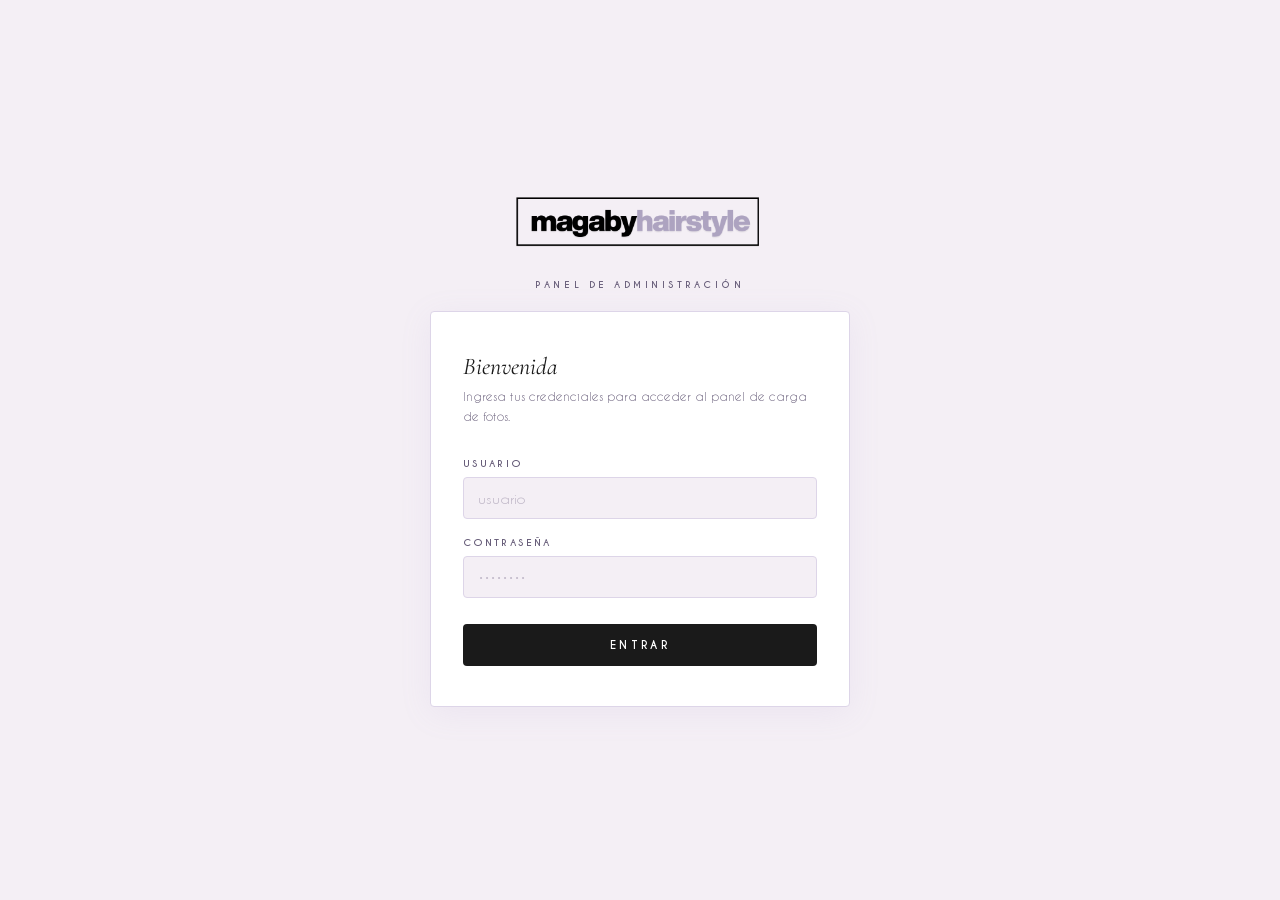
==== admin/index.html @ 6abd9d46 "feat(admin): panel de subida rediseñado + galería dinámica desde ImageKit - Admin panel rediseñado c" ====
<!DOCTYPE html>
<html lang="es">
<head>
  <meta charset="UTF-8">
  <meta name="viewport" content="width=device-width, initial-scale=1.0">
  <title>Admin · Magaby Hairstyle</title>
  <link rel="icon" href="/images/web.png?v=2" sizes="96x96" type="image/png">
  <link href="https://fonts.googleapis.com/css2?family=Cormorant+Garamond:ital,wght@0,400;0,500;1,400;1,500&display=swap" rel="stylesheet">
  <style>
    @font-face {
      font-family: 'Sephora & Hayden';
      src: url('../fonts/Sephora_Hayden.ttf') format('truetype');
    }
    @font-face {
      font-family: 'Heavitas';
      src: url('../fonts/Heavitas.ttf') format('truetype');
    }
    @font-face {
      font-family: 'Caviar Dreams';
      src: url('../fonts/CaviarDreams.ttf') format('truetype');
    }
    @font-face {
      font-family: 'Caviar Dreams Bold';
      src: url('../fonts/CaviarDreams_Bold.ttf') format('truetype');
    }

    :root {
      --bg:       #F4EFF5;
      --card:     #FFFFFF;
      --border:   #DDD5E8;
      --text:     #1a1a1a;
      --muted:    #685E7A;
      --gold:     #B39B78;
      --lavender: #A691CC;
      --lav-lt:   #D9CBED;
      --error:    #C0392B;
      --ok:       #27AE60;
    }

    *, *::before, *::after { box-sizing: border-box; margin: 0; padding: 0; }

    body {
      background: var(--bg);
      color: var(--text);
      font-family: 'Caviar Dreams', sans-serif;
      min-height: 100vh;
      display: flex;
      flex-direction: column;
      align-items: center;
      justify-content: center;
      padding: 2rem 1rem;
    }

    /* ── LOGIN ────────────────────────────────── */
    #loginView {
      width: 100%;
      max-width: 420px;
    }

    .brand {
      text-align: center;
      margin-bottom: 1.25rem;
    }

    .brand-logo-wrap {
      width: 300px;
      height: 78px;
      overflow: hidden;
      margin: 0 auto 0.5rem;
      display: flex;
      align-items: center;
      justify-content: center;
    }

    .brand-logo {
      height: 78px;
      width: auto;
      flex-shrink: 0;
      transform: scale(4.0);
      transform-origin: center center;
    }

    .brand-sub {
      font-family: 'Caviar Dreams Bold', sans-serif;
      font-size: 0.58rem;
      color: var(--muted);
      letter-spacing: 0.38em;
      text-transform: uppercase;
    }

    @media (max-width: 480px) {
      .brand-logo-wrap { width: 240px; height: 64px; }
      .brand-logo { height: 64px; transform: scale(3.4); }
      .login-card { padding: 1.75rem 1.25rem; }
    }

    .login-card {
      background: var(--card);
      border: 1px solid var(--border);
      border-radius: 4px;
      padding: 2.5rem 2rem;
      box-shadow: 0 6px 32px rgba(166,145,204,0.10);
    }

    .login-title {
      font-family: 'Cormorant Garamond', Georgia, serif;
      color: var(--text);
      font-size: 1.5rem;
      font-style: italic;
      font-weight: 400;
      margin-bottom: 0.3rem;
    }

    .login-desc {
      color: var(--muted);
      font-size: 0.76rem;
      line-height: 1.65;
      margin-bottom: 2rem;
    }

    .field { margin-bottom: 1.1rem; }

    .field label {
      display: block;
      font-family: 'Caviar Dreams Bold', sans-serif;
      font-size: 0.6rem;
      text-transform: uppercase;
      letter-spacing: 0.22em;
      color: var(--muted);
      margin-bottom: 0.45rem;
    }

    .field input {
      width: 100%;
      background: var(--bg);
      border: 1px solid var(--border);
      color: var(--text);
      padding: 0.72rem 0.9rem;
      border-radius: 4px;
      font-family: 'Caviar Dreams', sans-serif;
      font-size: 0.88rem;
      outline: none;
      transition: border-color 0.2s;
      -webkit-appearance: none;
    }

    .field input:focus { border-color: var(--lavender); }
    .field input::placeholder { color: #c0b8c8; }

    /* ── BUTTONS ─────────────────────────────── */
    .btn-primary {
      width: 100%;
      background: var(--text);
      color: #fff;
      border: none;
      padding: 0.88rem;
      border-radius: 4px;
      font-family: 'Caviar Dreams Bold', sans-serif;
      font-size: 0.68rem;
      font-weight: normal;
      letter-spacing: 0.3em;
      text-transform: uppercase;
      cursor: pointer;
      margin-top: 0.5rem;
      transition: background 0.3s;
    }

    .btn-primary:hover:not(:disabled) { background: var(--lavender); }
    .btn-primary:disabled { opacity: 0.45; cursor: not-allowed; }

    /* ── ALERT ───────────────────────────────── */
    .alert {
      border-radius: 4px;
      padding: 0.65rem 0.9rem;
      font-size: 0.76rem;
      margin-top: 1rem;
      line-height: 1.5;
    }
    .alert-error { background: rgba(192,57,43,.06); border: 1px solid rgba(192,57,43,.22); color: var(--error); }
    .alert-ok    { background: rgba(39,174,96,.06);  border: 1px solid rgba(39,174,96,.22);  color: var(--ok); }

    /* ── UPLOAD PANEL ────────────────────────── */
    #uploadView { display: none; width: 100%; max-width: 720px; }

    .admin-bar {
      display: flex;
      align-items: center;
      justify-content: space-between;
      padding-bottom: 1.25rem;
      border-bottom: 1px solid var(--border);
      margin-bottom: 2.5rem;
    }

    .admin-bar-brand {
      display: flex;
      align-items: center;
      gap: 0.85rem;
    }

    .admin-bar-logo {
      height: 44px;
      width: auto;
    }

    .admin-bar-info {}

    .admin-bar-name {
      font-family: 'Sephora & Hayden', cursive;
      font-size: 1.35rem;
      color: var(--text);
      font-weight: normal;
      line-height: 1;
    }

    .admin-bar-label {
      font-family: 'Caviar Dreams Bold', sans-serif;
      font-size: 0.57rem;
      letter-spacing: 0.25em;
      text-transform: uppercase;
      color: var(--muted);
      margin-top: 0.2rem;
    }

    .btn-logout {
      background: none;
      border: 1px solid var(--border);
      color: var(--muted);
      padding: 0.42rem 1rem;
      border-radius: 4px;
      font-family: 'Caviar Dreams Bold', sans-serif;
      font-size: 0.6rem;
      letter-spacing: 0.18em;
      text-transform: uppercase;
      cursor: pointer;
      transition: all 0.2s;
    }
    .btn-logout:hover { border-color: var(--lavender); color: var(--text); }

    .section-label {
      font-family: 'Caviar Dreams Bold', sans-serif;
      font-size: 0.6rem;
      text-transform: uppercase;
      letter-spacing: 0.22em;
      color: var(--muted);
      margin-bottom: 0.9rem;
    }

    /* ── CATEGORY PILLS ──────────────────────── */
    .cat-row {
      display: flex;
      flex-wrap: wrap;
      gap: 0.5rem;
      margin-bottom: 2rem;
    }

    .cat-pill {
      padding: 0.45rem 1.2rem;
      border-radius: 100px;
      border: 1px solid var(--border);
      background: var(--card);
      color: var(--muted);
      font-family: 'Caviar Dreams Bold', sans-serif;
      font-size: 0.68rem;
      letter-spacing: 0.1em;
      text-transform: uppercase;
      cursor: pointer;
      transition: all 0.18s;
    }
    .cat-pill:hover { border-color: var(--lavender); color: var(--text); }
    .cat-pill.active {
      background: var(--text);
      border-color: var(--text);
      color: #fff;
    }

    /* ── DROP ZONE ───────────────────────────── */
    .drop-zone {
      border: 1.5px dashed var(--border);
      border-radius: 4px;
      padding: 3rem 1.5rem;
      text-align: center;
      cursor: pointer;
      transition: all 0.2s;
      margin-bottom: 1.5rem;
      background: var(--card);
      user-select: none;
    }
    .drop-zone:hover, .drop-zone.over {
      border-color: var(--lavender);
      background: rgba(166,145,204,.04);
    }
    .drop-icon { font-size: 2.2rem; margin-bottom: 0.9rem; }
    .drop-main {
      font-family: 'Caviar Dreams Bold', sans-serif;
      font-size: 0.82rem;
      letter-spacing: 0.06em;
      color: var(--text);
      margin-bottom: 0.4rem;
    }
    .drop-hint { font-size: 0.74rem; color: var(--muted); }
    .drop-hint em { color: var(--lavender); font-style: normal; }

    /* ── PREVIEW GRID ────────────────────────── */
    #previewArea { display: none; }

    .preview-grid {
      display: grid;
      grid-template-columns: repeat(auto-fill, minmax(90px, 1fr));
      gap: 0.65rem;
      margin-bottom: 1.25rem;
    }

    .prev-item {
      position: relative;
      aspect-ratio: 1;
      border-radius: 4px;
      overflow: hidden;
      background: var(--border);
    }
    .prev-item img { width: 100%; height: 100%; object-fit: cover; display: block; }
    .prev-bar {
      position: absolute;
      bottom: 0; left: 0; right: 0;
      height: 3px;
      background: rgba(0,0,0,.08);
    }
    .prev-bar-fill {
      height: 100%;
      background: var(--gold);
      width: 0%;
      transition: width 0.15s linear;
    }
    .prev-badge {
      position: absolute;
      inset: 0;
      display: flex;
      align-items: center;
      justify-content: center;
      font-size: 1.6rem;
      opacity: 0;
      transition: opacity 0.2s;
    }
    .prev-badge.show { opacity: 1; }

    /* ── UPLOADED GRID ───────────────────────── */
    #uploadedSection { display: none; margin-top: 2.5rem; }
    .divider { border: none; border-top: 1px solid var(--border); margin: 2.5rem 0; }
    .uploaded-grid {
      display: grid;
      grid-template-columns: repeat(auto-fill, minmax(110px, 1fr));
      gap: 0.65rem;
    }
    .up-item {
      aspect-ratio: 1;
      border-radius: 4px;
      overflow: hidden;
      background: var(--border);
    }
    .up-item img { width: 100%; height: 100%; object-fit: cover; display: block; }
  </style>
</head>
<body>

<!-- ── LOGIN ─────────────────────── -->
<div id="loginView">
  <div class="brand">
    <div class="brand-logo-wrap">
      <img src="../images/logo.png" alt="Magaby Hairstyle" class="brand-logo">
    </div>
    <div class="brand-sub">Panel de Administración</div>
  </div>

  <div class="login-card">
    <div class="login-title">Bienvenida</div>
    <div class="login-desc">Ingresa tus credenciales para acceder al panel de carga de fotos.</div>

    <form id="loginForm" autocomplete="on">
      <div class="field">
        <label for="loginUser">Usuario</label>
        <input type="text" id="loginUser" name="username" autocomplete="username" required placeholder="usuario">
      </div>
      <div class="field">
        <label for="loginPass">Contraseña</label>
        <input type="password" id="loginPass" name="password" autocomplete="current-password" required placeholder="••••••••">
      </div>
      <button type="submit" class="btn-primary" id="loginBtn">Entrar</button>
      <div id="loginMsg" style="display:none"></div>
    </form>
  </div>
</div>

<!-- ── UPLOAD PANEL ───────────────── -->
<div id="uploadView">
  <div class="admin-bar">
    <div class="admin-bar-brand">
      <img src="../images/logo.png" alt="Magaby Hairstyle" class="admin-bar-logo">
      <div class="admin-bar-info">
        <div class="admin-bar-name">Magaby Hairstyle</div>
        <div class="admin-bar-label">Subir Fotos</div>
      </div>
    </div>
    <button class="btn-logout" id="logoutBtn">Cerrar sesión</button>
  </div>

  <div class="section-label">Categoría de las fotos</div>
  <div class="cat-row">
    <button class="cat-pill active" data-cat="civil">Civil & Exteriores</button>
    <button class="cat-pill" data-cat="eclesiastico">Eclesiástica</button>
    <button class="cat-pill" data-cat="hindu">Hindú</button>
    <button class="cat-pill" data-cat="china">China</button>
  </div>

  <div class="section-label">Seleccionar fotos</div>
  <div class="drop-zone" id="dropZone" role="button" tabindex="0" aria-label="Seleccionar fotos">
    <div class="drop-icon">📷</div>
    <div class="drop-main">Toca aquí para elegir fotos</div>
    <div class="drop-hint">o arrastra y suelta · <em>Puedes subir varias a la vez</em></div>
    <input type="file" id="fileInput" multiple accept="image/*" style="display:none" tabindex="-1">
  </div>

  <div id="previewArea">
    <div class="section-label" id="previewLabel">Fotos seleccionadas</div>
    <div class="preview-grid" id="previewGrid"></div>
    <div id="uploadMsg" style="display:none"></div>
    <button class="btn-primary" id="uploadBtn">Subir fotos</button>
  </div>

  <div id="uploadedSection">
    <hr class="divider">
    <div class="section-label">Fotos subidas exitosamente ✓</div>
    <div class="uploaded-grid" id="uploadedGrid"></div>
  </div>
</div>

<script>
  let sessionToken = localStorage.getItem('mgb_admin_v1');
  let selectedCategory = 'civil';
  let pendingFiles = [];

  if (sessionToken) showUpload();

  document.getElementById('loginForm').addEventListener('submit', async (e) => {
    e.preventDefault();
    const btn = document.getElementById('loginBtn');
    const msg = document.getElementById('loginMsg');
    btn.disabled = true;
    btn.textContent = 'Entrando…';
    msg.style.display = 'none';

    try {
      const res = await fetch('/api/auth', {
        method: 'POST',
        headers: { 'Content-Type': 'application/json' },
        body: JSON.stringify({
          username: document.getElementById('loginUser').value.trim(),
          password: document.getElementById('loginPass').value,
        }),
      });
      const data = await res.json();
      if (res.ok) {
        sessionToken = data.token;
        localStorage.setItem('mgb_admin_v1', sessionToken);
        showUpload();
      } else {
        showAlert(msg, data.error || 'Credenciales incorrectas', 'error');
      }
    } catch {
      showAlert(msg, 'Error de conexión. Intenta nuevamente.', 'error');
    }

    btn.disabled = false;
    btn.textContent = 'Entrar';
  });

  document.getElementById('logoutBtn').addEventListener('click', () => {
    sessionToken = null;
    localStorage.removeItem('mgb_admin_v1');
    showLogin();
  });

  document.querySelectorAll('.cat-pill').forEach((pill) => {
    pill.addEventListener('click', () => {
      document.querySelectorAll('.cat-pill').forEach((p) => p.classList.remove('active'));
      pill.classList.add('active');
      selectedCategory = pill.getAttribute('data-cat');
    });
  });

  const dropZone = document.getElementById('dropZone');
  const fileInput = document.getElementById('fileInput');

  dropZone.addEventListener('click', () => fileInput.click());
  dropZone.addEventListener('keydown', (e) => { if (e.key === 'Enter' || e.key === ' ') fileInput.click(); });
  dropZone.addEventListener('dragover', (e) => { e.preventDefault(); dropZone.classList.add('over'); });
  dropZone.addEventListener('dragleave', () => dropZone.classList.remove('over'));
  dropZone.addEventListener('drop', (e) => {
    e.preventDefault();
    dropZone.classList.remove('over');
    const imgs = Array.from(e.dataTransfer.files).filter((f) => f.type.startsWith('image/'));
    if (imgs.length) handleFiles(imgs);
  });

  fileInput.addEventListener('change', (e) => {
    if (e.target.files.length) handleFiles(Array.from(e.target.files));
    fileInput.value = '';
  });

  const MAX_MB = 20;
  const ALLOWED_TYPES = ['image/jpeg', 'image/png', 'image/webp', 'image/heic', 'image/heif'];

  function handleFiles(files) {
    const msgEl = document.getElementById('uploadMsg');
    const rejected = files.filter(f => !ALLOWED_TYPES.includes(f.type) || f.size > MAX_MB * 1024 * 1024);
    if (rejected.length) {
      showAlert(msgEl, `${rejected.length} archivo(s) rechazado(s): solo JPG, PNG, WEBP o HEIC, máximo ${MAX_MB}MB cada uno.`, 'error');
    }
    files = files.filter(f => ALLOWED_TYPES.includes(f.type) && f.size <= MAX_MB * 1024 * 1024);
    if (!files.length) return;

    pendingFiles = files;
    const grid = document.getElementById('previewGrid');
    grid.innerHTML = '';

    files.forEach((file, i) => {
      const item = document.createElement('div');
      item.className = 'prev-item';
      item.id = 'pi-' + i;
      const url = URL.createObjectURL(file);
      item.innerHTML = `
        <img src="${url}" alt="">
        <div class="prev-bar"><div class="prev-bar-fill" id="pb-${i}"></div></div>
        <div class="prev-badge" id="pbadge-${i}"></div>
      `;
      grid.appendChild(item);
    });

    const label = document.getElementById('previewLabel');
    const n = files.length;
    label.textContent = `${n} foto${n !== 1 ? 's' : ''} seleccionada${n !== 1 ? 's' : ''}`;

    const btn = document.getElementById('uploadBtn');
    btn.textContent = `Subir ${n} foto${n !== 1 ? 's' : ''}`;
    btn.disabled = false;

    document.getElementById('uploadMsg').style.display = 'none';
    document.getElementById('previewArea').style.display = 'block';
  }

  document.getElementById('uploadBtn').addEventListener('click', async () => {
    const btn = document.getElementById('uploadBtn');
    const msgEl = document.getElementById('uploadMsg');
    btn.disabled = true;
    btn.textContent = 'Subiendo…';
    msgEl.style.display = 'none';

    const total = pendingFiles.length;
    const uploaded = [];

    for (let i = 0; i < pendingFiles.length; i++) {
      try {
        const result = await uploadOne(pendingFiles[i], i);
        uploaded.push(result);
        setBadge(i, '✓', 'rgba(39,174,96,.55)');
      } catch (err) {
        if (err.message === 'SESSION_EXPIRED') { showLogin(); return; }
        setBadge(i, '✗', 'rgba(192,57,43,.55)');
      }
    }

    if (uploaded.length > 0) showUploaded(uploaded);

    const ok = uploaded.length;
    const fail = total - ok;
    if (fail === 0) {
      showAlert(msgEl, `¡Listo! ${ok} foto${ok !== 1 ? 's' : ''} subida${ok !== 1 ? 's' : ''} correctamente.`, 'ok');
      pendingFiles = [];
      setTimeout(() => {
        document.getElementById('previewArea').style.display = 'none';
        document.getElementById('previewGrid').innerHTML = '';
      }, 2000);
    } else {
      showAlert(msgEl, `${ok} subida${ok !== 1 ? 's' : ''}, ${fail} con error. Intenta de nuevo las marcadas.`, 'error');
    }

    btn.textContent = 'Subir más fotos';
    btn.disabled = false;
  });

  async function uploadOne(file, index) {
    const authRes = await fetch('/api/imagekit-auth', {
      headers: { Authorization: `Bearer ${sessionToken}` },
    });
    if (authRes.status === 401) throw new Error('SESSION_EXPIRED');
    if (!authRes.ok) throw new Error('Auth error');

    const auth = await authRes.json();
    const safeName = Date.now() + '_' + file.name.replace(/[^\w.-]/g, '_');

    const fd = new FormData();
    fd.append('file', file);
    fd.append('fileName', safeName);
    fd.append('publicKey', auth.publicKey);
    fd.append('signature', auth.signature);
    fd.append('expire', String(auth.expire));
    fd.append('token', auth.token);
    fd.append('folder', '/portfolio');
    fd.append('tags', selectedCategory);

    return new Promise((resolve, reject) => {
      const xhr = new XMLHttpRequest();
      xhr.upload.addEventListener('progress', (e) => {
        if (e.lengthComputable) setProgress(index, Math.round((e.loaded / e.total) * 90));
      });
      xhr.addEventListener('load', () => {
        setProgress(index, 100);
        if (xhr.status === 200) {
          try { resolve(JSON.parse(xhr.responseText)); }
          catch { reject(new Error('Parse error')); }
        } else {
          reject(new Error('HTTP ' + xhr.status));
        }
      });
      xhr.addEventListener('error', () => reject(new Error('Network error')));
      xhr.open('POST', 'https://upload.imagekit.io/api/v1/files/upload');
      xhr.send(fd);
    });
  }

  function setProgress(i, pct) {
    const bar = document.getElementById('pb-' + i);
    if (bar) bar.style.width = pct + '%';
  }

  function setBadge(i, symbol, bg) {
    const badge = document.getElementById('pbadge-' + i);
    if (badge) {
      badge.textContent = symbol;
      badge.style.background = bg;
      badge.classList.add('show');
    }
  }

  function showUploaded(files) {
    const grid = document.getElementById('uploadedGrid');
    files.forEach((f) => {
      const item = document.createElement('div');
      item.className = 'up-item';
      item.innerHTML = `<img src="${f.url}" alt="Foto subida" loading="lazy">`;
      grid.prepend(item);
    });
    document.getElementById('uploadedSection').style.display = 'block';
  }

  function showAlert(el, msg, type) {
    el.className = 'alert alert-' + (type === 'error' ? 'error' : 'ok');
    el.textContent = msg;
    el.style.display = 'block';
  }

  function showLogin() {
    document.getElementById('loginView').style.display = 'block';
    document.getElementById('uploadView').style.display = 'none';
  }

  function showUpload() {
    document.getElementById('loginView').style.display = 'none';
    document.getElementById('uploadView').style.display = 'block';
  }
</script>
</body>
</html>
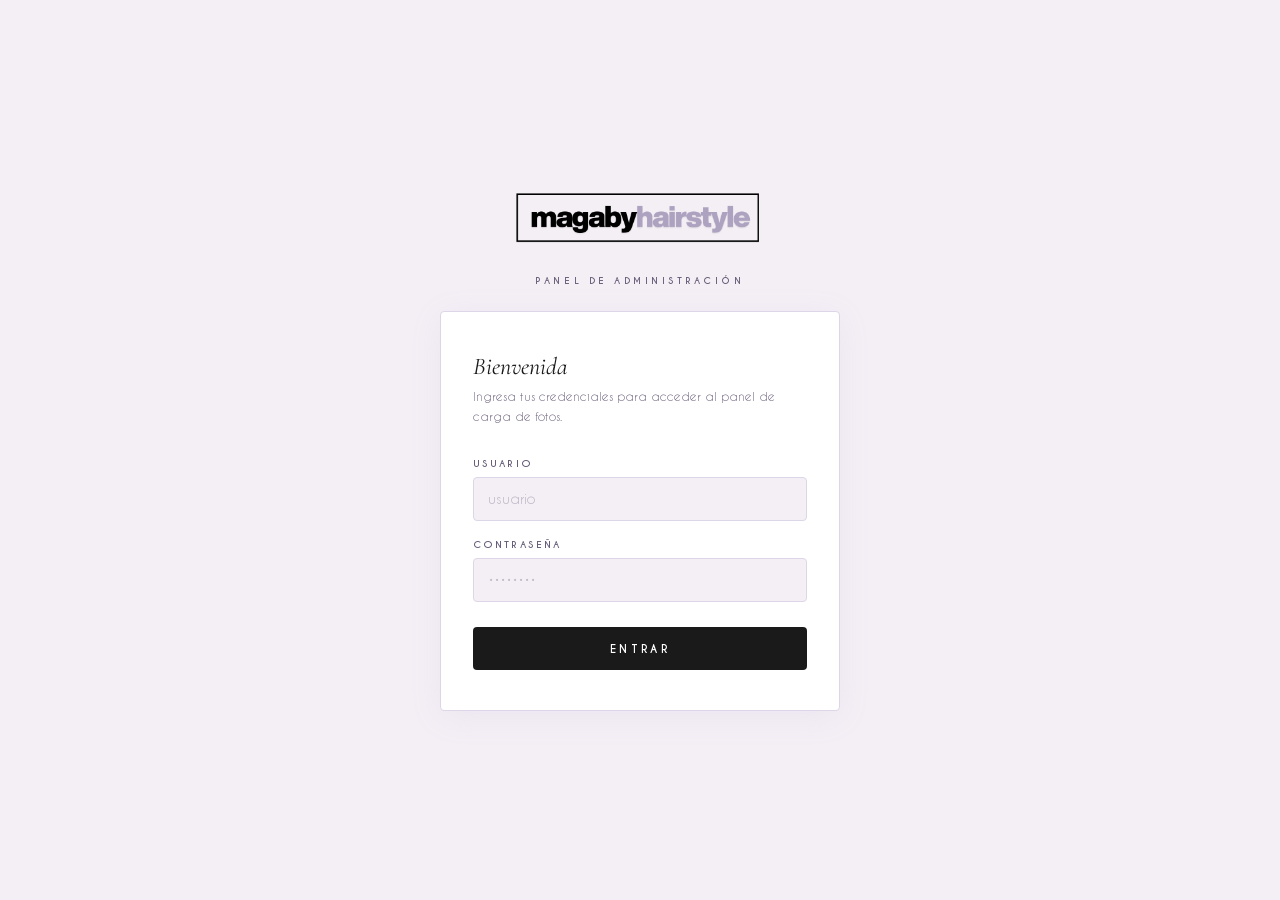
==== commit 144bb621: "asdasdasd" ====
--- a/admin/index.html
+++ b/admin/index.html
@@ -5,24 +5,11 @@
   <meta name="viewport" content="width=device-width, initial-scale=1.0">
   <title>Admin · Magaby Hairstyle</title>
   <link rel="icon" href="/images/web.png?v=2" sizes="96x96" type="image/png">
-  <link href="https://fonts.googleapis.com/css2?family=Cormorant+Garamond:ital,wght@0,400;0,500;1,400;1,500&display=swap" rel="stylesheet">
+  <link href="https://fonts.googleapis.com/css2?family=Cormorant+Garamond:ital,wght@0,400;1,400&display=swap" rel="stylesheet">
   <style>
-    @font-face {
-      font-family: 'Sephora & Hayden';
-      src: url('../fonts/Sephora_Hayden.ttf') format('truetype');
-    }
-    @font-face {
-      font-family: 'Heavitas';
-      src: url('../fonts/Heavitas.ttf') format('truetype');
-    }
-    @font-face {
-      font-family: 'Caviar Dreams';
-      src: url('../fonts/CaviarDreams.ttf') format('truetype');
-    }
-    @font-face {
-      font-family: 'Caviar Dreams Bold';
-      src: url('../fonts/CaviarDreams_Bold.ttf') format('truetype');
-    }
+    @font-face { font-family:'Sephora & Hayden'; src:url('../fonts/Sephora_Hayden.ttf') format('truetype'); }
+    @font-face { font-family:'Caviar Dreams'; src:url('../fonts/CaviarDreams.ttf') format('truetype'); }
+    @font-face { font-family:'Caviar Dreams Bold'; src:url('../fonts/CaviarDreams_Bold.ttf') format('truetype'); }
 
     :root {
       --bg:       #F4EFF5;
@@ -32,7 +19,6 @@
       --muted:    #685E7A;
       --gold:     #B39B78;
       --lavender: #A691CC;
-      --lav-lt:   #D9CBED;
       --error:    #C0392B;
       --ok:       #27AE60;
     }
@@ -43,6 +29,13 @@
       background: var(--bg);
       color: var(--text);
       font-family: 'Caviar Dreams', sans-serif;
+      min-height: 100vh;
+    }
+
+    /* ══════════════════════════════════
+       LOGIN VIEW
+    ══════════════════════════════════ */
+    #loginView {
       min-height: 100vh;
       display: flex;
       flex-direction: column;
@@ -51,621 +44,629 @@
       padding: 2rem 1rem;
     }
 
-    /* ── LOGIN ────────────────────────────────── */
-    #loginView {
-      width: 100%;
-      max-width: 420px;
-    }
-
-    .brand {
-      text-align: center;
-      margin-bottom: 1.25rem;
-    }
-
+    .login-wrap { width: 100%; max-width: 400px; }
+    .brand { text-align: center; margin-bottom: 1.5rem; }
     .brand-logo-wrap {
-      width: 300px;
-      height: 78px;
-      overflow: hidden;
-      margin: 0 auto 0.5rem;
-      display: flex;
-      align-items: center;
-      justify-content: center;
-    }
-
-    .brand-logo {
-      height: 78px;
-      width: auto;
-      flex-shrink: 0;
-      transform: scale(4.0);
-      transform-origin: center center;
-    }
-
-    .brand-sub {
-      font-family: 'Caviar Dreams Bold', sans-serif;
-      font-size: 0.58rem;
-      color: var(--muted);
-      letter-spacing: 0.38em;
-      text-transform: uppercase;
-    }
-
-    @media (max-width: 480px) {
+      width: 300px; height: 78px; overflow: hidden; margin: 0 auto 0.5rem; display: flex; align-items: center; justify-content: center;
+    }
+    .brand-logo { height: 78px; width: auto; flex-shrink: 0; transform: scale(4.0); transform-origin: center center; }
+    .brand-sub { font-family: 'Caviar Dreams Bold', sans-serif; font-size: 0.58rem; color: var(--muted); letter-spacing: 0.38em; text-transform: uppercase; }
+
+    .login-card { background: var(--card); border: 1px solid var(--border); border-radius: 4px; padding: 2.5rem 2rem; box-shadow: 0 6px 32px rgba(166,145,204,0.10); }
+    .login-title { font-family: 'Cormorant Garamond', Georgia, serif; font-size: 1.5rem; font-style: italic; font-weight: 400; margin-bottom: 0.3rem; }
+    .login-desc { color: var(--muted); font-size: 0.76rem; line-height: 1.65; margin-bottom: 2rem; }
+
+    .field { margin-bottom: 1.1rem; }
+    .field label { display: block; font-family: 'Caviar Dreams Bold', sans-serif; font-size: 0.6rem; text-transform: uppercase; letter-spacing: 0.22em; color: var(--muted); margin-bottom: 0.45rem; }
+    .field input { width: 100%; background: var(--bg); border: 1px solid var(--border); color: var(--text); padding: 0.78rem 0.9rem; border-radius: 4px; font-family: 'Caviar Dreams', sans-serif; font-size: 0.9rem; outline: none; transition: border-color 0.2s; -webkit-appearance: none; }
+    .field input:focus { border-color: var(--lavender); }
+    .field input::placeholder { color: #c0b8c8; }
+
+    /* ══════════════════════════════════
+       BUTTONS & ALERTS
+    ══════════════════════════════════ */
+    .btn-primary { width: 100%; background: var(--text); color: #fff; border: none; padding: 0.9rem; border-radius: 4px; font-family: 'Caviar Dreams Bold', sans-serif; font-size: 0.68rem; letter-spacing: 0.3em; text-transform: uppercase; cursor: pointer; margin-top: 0.5rem; transition: background 0.3s; }
+    .btn-primary:hover:not(:disabled) { background: var(--lavender); }
+    .btn-primary:disabled { opacity: 0.45; cursor: not-allowed; }
+
+    .btn-logout { background: none; border: 1px solid var(--border); color: var(--muted); padding: 0.48rem 1rem; border-radius: 4px; font-family: 'Caviar Dreams Bold', sans-serif; font-size: 0.6rem; letter-spacing: 0.18em; text-transform: uppercase; cursor: pointer; transition: all 0.2s; white-space: nowrap; }
+    .btn-logout:hover { border-color: var(--lavender); color: var(--text); }
+
+    .alert { border-radius: 4px; padding: 0.65rem 0.9rem; font-size: 0.76rem; margin-top: 1rem; line-height: 1.5; }
+    .alert-error { background: rgba(192,57,43,.06); border: 1px solid rgba(192,57,43,.22); color: var(--error); }
+    .alert-ok    { background: rgba(39,174,96,.06);  border: 1px solid rgba(39,174,96,.22);  color: var(--ok); }
+
+    /* ══════════════════════════════════
+       UPLOAD VIEW
+    ══════════════════════════════════ */
+    #uploadView { display: none; max-width: 720px; margin: 0 auto; padding: 0 1rem 5rem; }
+
+    .admin-bar { display: flex; align-items: center; justify-content: space-between; padding: 1rem 0 1.1rem; border-bottom: 1px solid var(--border); margin-bottom: 1.75rem; position: sticky; top: 0; background: var(--bg); z-index: 20; }
+    .admin-logo-wrap { width: 120px; height: 32px; overflow: hidden; display: flex; align-items: center; justify-content: center; }
+    .admin-logo { height: 32px; width: auto; flex-shrink: 0; transform: scale(4.0); transform-origin: center center; }
+
+    .tab-nav { display: flex; gap: 0.45rem; margin-bottom: 2rem; overflow-x: auto; scrollbar-width: none; -webkit-overflow-scrolling: touch; }
+    .tab-nav::-webkit-scrollbar { display: none; }
+    .tab-btn { padding: 0.5rem 1.3rem; border-radius: 100px; border: 1px solid var(--border); background: var(--card); color: var(--muted); font-family: 'Caviar Dreams Bold', sans-serif; font-size: 0.65rem; letter-spacing: 0.12em; text-transform: uppercase; cursor: pointer; transition: all 0.18s; white-space: nowrap; flex-shrink: 0; }
+    .tab-btn:hover { border-color: var(--lavender); color: var(--text); }
+    .tab-btn.active { background: var(--text); border-color: var(--text); color: #fff; }
+
+    .section-label { font-family: 'Caviar Dreams Bold', sans-serif; font-size: 0.6rem; text-transform: uppercase; letter-spacing: 0.22em; color: var(--muted); margin-bottom: 0.85rem; }
+
+    .cat-row { display: flex; flex-wrap: wrap; gap: 0.45rem; margin-bottom: 1.75rem; }
+    .cat-pill { padding: 0.45rem 1.1rem; border-radius: 100px; border: 1px solid var(--border); background: var(--card); color: var(--muted); font-family: 'Caviar Dreams Bold', sans-serif; font-size: 0.65rem; letter-spacing: 0.1em; text-transform: uppercase; cursor: pointer; transition: all 0.18s; }
+    .cat-pill:hover { border-color: var(--lavender); color: var(--text); }
+    .cat-pill.active { background: var(--text); border-color: var(--text); color: #fff; }
+
+    .drop-zone { border: 1.5px dashed var(--border); border-radius: 4px; padding: 2.5rem 1.5rem; text-align: center; cursor: pointer; transition: all 0.2s; margin-bottom: 1.5rem; background: var(--card); user-select: none; }
+    .drop-zone:hover, .drop-zone.over { border-color: var(--lavender); background: rgba(166,145,204,.04); }
+    .drop-icon { font-size: 2rem; margin-bottom: 0.75rem; }
+    .drop-main { font-family: 'Caviar Dreams Bold', sans-serif; font-size: 0.82rem; color: var(--text); margin-bottom: 0.35rem; }
+    .drop-hint { font-size: 0.72rem; color: var(--muted); }
+    .drop-hint em { color: var(--lavender); font-style: normal; }
+
+    #previewArea { display: none; margin-bottom: 1rem; }
+    .preview-grid { display: grid; grid-template-columns: repeat(auto-fill, minmax(80px, 1fr)); gap: 0.5rem; margin-bottom: 1rem; }
+    .prev-item { position: relative; aspect-ratio: 1; border-radius: 4px; overflow: hidden; background: var(--border); }
+    .prev-item img { width: 100%; height: 100%; object-fit: cover; display: block; }
+    .prev-bar { position: absolute; bottom: 0; left: 0; right: 0; height: 3px; background: rgba(0,0,0,.08); }
+    .prev-bar-fill { height: 100%; background: var(--gold); width: 0%; transition: width 0.15s linear; }
+    .prev-badge { position: absolute; inset: 0; display: flex; align-items: center; justify-content: center; font-size: 1.4rem; opacity: 0; transition: opacity 0.2s; }
+    .prev-badge.show { opacity: 1; }
+
+    .divider { border: none; border-top: 1px solid var(--border); margin: 2rem 0; }
+
+    /* ══════════════════════════════════
+       IMAGE CARDS
+    ══════════════════════════════════ */
+    .img-grid { display: grid; grid-template-columns: repeat(auto-fill, minmax(130px, 1fr)); gap: 0.65rem; }
+    .img-card { position: relative; aspect-ratio: 1; border-radius: 4px; overflow: hidden; background: var(--border); }
+    .img-card img { width: 100%; height: 100%; object-fit: cover; display: block; }
+    .img-tag { position: absolute; bottom: 6px; left: 6px; background: rgba(255,255,255,0.88); color: var(--muted); font-family: 'Caviar Dreams Bold', sans-serif; font-size: 0.48rem; letter-spacing: 0.1em; text-transform: uppercase; padding: 2px 7px; border-radius: 100px; pointer-events: none; }
+    .img-del { position: absolute; top: 6px; right: 6px; width: 30px; height: 30px; background: rgba(255,255,255,0.92); border: none; border-radius: 50%; cursor: pointer; display: flex; align-items: center; justify-content: center; color: var(--error); font-size: 1rem; line-height: 1; transition: background 0.15s, color 0.15s; }
+    .img-del:hover { background: var(--error); color: #fff; }
+
+    @media (hover: hover) {
+      .img-card .img-del { opacity: 0; transition: opacity 0.18s, background 0.15s, color 0.15s; }
+      .img-card:hover .img-del { opacity: 1; }
+    }
+
+    /* ══════════════════════════════════
+       PORTADA TAB
+    ══════════════════════════════════ */
+    .portada-intro { font-size: 0.78rem; color: var(--muted); line-height: 1.65; margin-bottom: 1.5rem; }
+    .portada-grid { display: grid; grid-template-columns: repeat(3, 1fr); gap: 0.65rem; margin-bottom: 1.25rem; }
+    .portada-slot { aspect-ratio: 3/4; border-radius: 4px; overflow: hidden; position: relative; }
+    .portada-slot img { width: 100%; height: 100%; object-fit: cover; display: block; }
+    .portada-slot .img-del { opacity: 1 !important; top: 5px; right: 5px; }
+    .portada-empty { aspect-ratio: 3/4; border-radius: 4px; border: 1.5px dashed var(--border); background: var(--card); display: flex; flex-direction: column; align-items: center; justify-content: center; cursor: pointer; transition: border-color 0.2s, background 0.2s; gap: 0.4rem; }
+    .portada-empty:hover { border-color: var(--lavender); background: rgba(166,145,204,.04); }
+    .portada-empty-icon { font-size: 1.6rem; color: var(--border); line-height: 1; }
+    .portada-empty-label { font-family: 'Caviar Dreams Bold', sans-serif; font-size: 0.52rem; letter-spacing: 0.15em; text-transform: uppercase; color: var(--muted); }
+    .portada-uploading { aspect-ratio: 3/4; border-radius: 4px; background: var(--card); border: 1px solid var(--border); display: flex; align-items: center; justify-content: center; }
+
+    /* ══════════════════════════════════
+       LOADING / EMPTY STATES
+    ══════════════════════════════════ */
+    .state-loading { display: flex; flex-direction: column; align-items: center; padding: 3rem 0; gap: 0.75rem; color: var(--muted); font-size: 0.78rem; }
+    .spinner { width: 26px; height: 26px; border: 2px solid rgba(166,145,204,0.2); border-top-color: var(--lavender); border-radius: 50%; animation: spin 0.75s linear infinite; flex-shrink: 0; }
+    .spinner-sm { width: 20px; height: 20px; }
+    @keyframes spin { to { transform: rotate(360deg); } }
+    .state-empty { text-align: center; padding: 3rem 0; color: var(--muted); font-size: 0.8rem; font-style: italic; }
+
+    /* ══════════════════════════════════
+       RESPONSIVE
+    ══════════════════════════════════ */
+    @media (max-width: 600px) {
       .brand-logo-wrap { width: 240px; height: 64px; }
       .brand-logo { height: 64px; transform: scale(3.4); }
-      .login-card { padding: 1.75rem 1.25rem; }
-    }
-
-    .login-card {
-      background: var(--card);
-      border: 1px solid var(--border);
-      border-radius: 4px;
-      padding: 2.5rem 2rem;
-      box-shadow: 0 6px 32px rgba(166,145,204,0.10);
-    }
-
-    .login-title {
-      font-family: 'Cormorant Garamond', Georgia, serif;
-      color: var(--text);
-      font-size: 1.5rem;
-      font-style: italic;
-      font-weight: 400;
-      margin-bottom: 0.3rem;
-    }
-
-    .login-desc {
-      color: var(--muted);
-      font-size: 0.76rem;
-      line-height: 1.65;
-      margin-bottom: 2rem;
-    }
-
-    .field { margin-bottom: 1.1rem; }
-
-    .field label {
-      display: block;
-      font-family: 'Caviar Dreams Bold', sans-serif;
-      font-size: 0.6rem;
-      text-transform: uppercase;
-      letter-spacing: 0.22em;
-      color: var(--muted);
-      margin-bottom: 0.45rem;
-    }
-
-    .field input {
-      width: 100%;
-      background: var(--bg);
-      border: 1px solid var(--border);
-      color: var(--text);
-      padding: 0.72rem 0.9rem;
-      border-radius: 4px;
-      font-family: 'Caviar Dreams', sans-serif;
-      font-size: 0.88rem;
-      outline: none;
-      transition: border-color 0.2s;
-      -webkit-appearance: none;
-    }
-
-    .field input:focus { border-color: var(--lavender); }
-    .field input::placeholder { color: #c0b8c8; }
-
-    /* ── BUTTONS ─────────────────────────────── */
-    .btn-primary {
-      width: 100%;
-      background: var(--text);
-      color: #fff;
-      border: none;
-      padding: 0.88rem;
-      border-radius: 4px;
-      font-family: 'Caviar Dreams Bold', sans-serif;
-      font-size: 0.68rem;
-      font-weight: normal;
-      letter-spacing: 0.3em;
-      text-transform: uppercase;
-      cursor: pointer;
-      margin-top: 0.5rem;
-      transition: background 0.3s;
-    }
-
-    .btn-primary:hover:not(:disabled) { background: var(--lavender); }
-    .btn-primary:disabled { opacity: 0.45; cursor: not-allowed; }
-
-    /* ── ALERT ───────────────────────────────── */
-    .alert {
-      border-radius: 4px;
-      padding: 0.65rem 0.9rem;
-      font-size: 0.76rem;
-      margin-top: 1rem;
-      line-height: 1.5;
-    }
-    .alert-error { background: rgba(192,57,43,.06); border: 1px solid rgba(192,57,43,.22); color: var(--error); }
-    .alert-ok    { background: rgba(39,174,96,.06);  border: 1px solid rgba(39,174,96,.22);  color: var(--ok); }
-
-    /* ── UPLOAD PANEL ────────────────────────── */
-    #uploadView { display: none; width: 100%; max-width: 720px; }
-
-    .admin-bar {
-      display: flex;
-      align-items: center;
-      justify-content: space-between;
-      padding-bottom: 1.25rem;
-      border-bottom: 1px solid var(--border);
-      margin-bottom: 2.5rem;
-    }
-
-    .admin-bar-brand {
-      display: flex;
-      align-items: center;
-      gap: 0.85rem;
-    }
-
-    .admin-bar-logo {
-      height: 44px;
-      width: auto;
-    }
-
-    .admin-bar-info {}
-
-    .admin-bar-name {
-      font-family: 'Sephora & Hayden', cursive;
-      font-size: 1.35rem;
-      color: var(--text);
-      font-weight: normal;
-      line-height: 1;
-    }
-
-    .admin-bar-label {
-      font-family: 'Caviar Dreams Bold', sans-serif;
-      font-size: 0.57rem;
-      letter-spacing: 0.25em;
-      text-transform: uppercase;
-      color: var(--muted);
-      margin-top: 0.2rem;
-    }
-
-    .btn-logout {
-      background: none;
-      border: 1px solid var(--border);
-      color: var(--muted);
-      padding: 0.42rem 1rem;
-      border-radius: 4px;
-      font-family: 'Caviar Dreams Bold', sans-serif;
-      font-size: 0.6rem;
-      letter-spacing: 0.18em;
-      text-transform: uppercase;
-      cursor: pointer;
-      transition: all 0.2s;
-    }
-    .btn-logout:hover { border-color: var(--lavender); color: var(--text); }
-
-    .section-label {
-      font-family: 'Caviar Dreams Bold', sans-serif;
-      font-size: 0.6rem;
-      text-transform: uppercase;
-      letter-spacing: 0.22em;
-      color: var(--muted);
-      margin-bottom: 0.9rem;
-    }
-
-    /* ── CATEGORY PILLS ──────────────────────── */
-    .cat-row {
-      display: flex;
-      flex-wrap: wrap;
-      gap: 0.5rem;
-      margin-bottom: 2rem;
-    }
-
-    .cat-pill {
-      padding: 0.45rem 1.2rem;
-      border-radius: 100px;
-      border: 1px solid var(--border);
-      background: var(--card);
-      color: var(--muted);
-      font-family: 'Caviar Dreams Bold', sans-serif;
-      font-size: 0.68rem;
-      letter-spacing: 0.1em;
-      text-transform: uppercase;
-      cursor: pointer;
-      transition: all 0.18s;
-    }
-    .cat-pill:hover { border-color: var(--lavender); color: var(--text); }
-    .cat-pill.active {
-      background: var(--text);
-      border-color: var(--text);
-      color: #fff;
-    }
-
-    /* ── DROP ZONE ───────────────────────────── */
-    .drop-zone {
-      border: 1.5px dashed var(--border);
-      border-radius: 4px;
-      padding: 3rem 1.5rem;
-      text-align: center;
-      cursor: pointer;
-      transition: all 0.2s;
-      margin-bottom: 1.5rem;
-      background: var(--card);
-      user-select: none;
-    }
-    .drop-zone:hover, .drop-zone.over {
-      border-color: var(--lavender);
-      background: rgba(166,145,204,.04);
-    }
-    .drop-icon { font-size: 2.2rem; margin-bottom: 0.9rem; }
-    .drop-main {
-      font-family: 'Caviar Dreams Bold', sans-serif;
-      font-size: 0.82rem;
-      letter-spacing: 0.06em;
-      color: var(--text);
-      margin-bottom: 0.4rem;
-    }
-    .drop-hint { font-size: 0.74rem; color: var(--muted); }
-    .drop-hint em { color: var(--lavender); font-style: normal; }
-
-    /* ── PREVIEW GRID ────────────────────────── */
-    #previewArea { display: none; }
-
-    .preview-grid {
-      display: grid;
-      grid-template-columns: repeat(auto-fill, minmax(90px, 1fr));
-      gap: 0.65rem;
-      margin-bottom: 1.25rem;
-    }
-
-    .prev-item {
-      position: relative;
-      aspect-ratio: 1;
-      border-radius: 4px;
-      overflow: hidden;
-      background: var(--border);
-    }
-    .prev-item img { width: 100%; height: 100%; object-fit: cover; display: block; }
-    .prev-bar {
-      position: absolute;
-      bottom: 0; left: 0; right: 0;
-      height: 3px;
-      background: rgba(0,0,0,.08);
-    }
-    .prev-bar-fill {
-      height: 100%;
-      background: var(--gold);
-      width: 0%;
-      transition: width 0.15s linear;
-    }
-    .prev-badge {
-      position: absolute;
-      inset: 0;
-      display: flex;
-      align-items: center;
-      justify-content: center;
-      font-size: 1.6rem;
-      opacity: 0;
-      transition: opacity 0.2s;
-    }
-    .prev-badge.show { opacity: 1; }
-
-    /* ── UPLOADED GRID ───────────────────────── */
-    #uploadedSection { display: none; margin-top: 2.5rem; }
-    .divider { border: none; border-top: 1px solid var(--border); margin: 2.5rem 0; }
-    .uploaded-grid {
-      display: grid;
-      grid-template-columns: repeat(auto-fill, minmax(110px, 1fr));
-      gap: 0.65rem;
-    }
-    .up-item {
-      aspect-ratio: 1;
-      border-radius: 4px;
-      overflow: hidden;
-      background: var(--border);
-    }
-    .up-item img { width: 100%; height: 100%; object-fit: cover; display: block; }
+      .login-card { padding: 2rem 1.25rem; }
+      #uploadView { padding: 0 0.75rem 4rem; }
+      .admin-logo-wrap { width: 100px; height: 26px; }
+      .admin-logo { height: 26px; }
+      .img-grid { grid-template-columns: repeat(auto-fill, minmax(100px, 1fr)); }
+      .portada-grid { gap: 0.5rem; }
+    }
+
+    @media (max-width: 380px) {
+      .brand-logo-wrap { width: 200px; height: 54px; }
+      .brand-logo { height: 54px; transform: scale(3.0); }
+      .portada-grid { grid-template-columns: repeat(2, 1fr); }
+    }
   </style>
 </head>
 <body>
 
-<!-- ── LOGIN ─────────────────────── -->
 <div id="loginView">
-  <div class="brand">
-    <div class="brand-logo-wrap">
-      <img src="../images/logo.png" alt="Magaby Hairstyle" class="brand-logo">
-    </div>
-    <div class="brand-sub">Panel de Administración</div>
-  </div>
-
-  <div class="login-card">
-    <div class="login-title">Bienvenida</div>
-    <div class="login-desc">Ingresa tus credenciales para acceder al panel de carga de fotos.</div>
-
-    <form id="loginForm" autocomplete="on">
-      <div class="field">
-        <label for="loginUser">Usuario</label>
-        <input type="text" id="loginUser" name="username" autocomplete="username" required placeholder="usuario">
+  <div class="login-wrap">
+    <div class="brand">
+      <div class="brand-logo-wrap">
+        <img src="../images/logo.png" alt="Magaby Hairstyle" class="brand-logo">
       </div>
-      <div class="field">
-        <label for="loginPass">Contraseña</label>
-        <input type="password" id="loginPass" name="password" autocomplete="current-password" required placeholder="••••••••">
-      </div>
-      <button type="submit" class="btn-primary" id="loginBtn">Entrar</button>
-      <div id="loginMsg" style="display:none"></div>
-    </form>
+      <div class="brand-sub">Panel de Administración</div>
+    </div>
+
+    <div class="login-card">
+      <div class="login-title">Bienvenida</div>
+      <div class="login-desc">Ingresa tus credenciales para acceder al panel de carga de fotos.</div>
+
+      <form id="loginForm" autocomplete="on">
+        <div class="field">
+          <label for="loginUser">Usuario</label>
+          <input type="text" id="loginUser" name="username" autocomplete="username" required placeholder="usuario">
+        </div>
+        <div class="field">
+          <label for="loginPass">Contraseña</label>
+          <input type="password" id="loginPass" name="password" autocomplete="current-password" required placeholder="••••••••">
+        </div>
+        <button type="submit" class="btn-primary" id="loginBtn">Entrar</button>
+        <div id="loginMsg" style="display:none"></div>
+      </form>
+    </div>
   </div>
 </div>
 
-<!-- ── UPLOAD PANEL ───────────────── -->
 <div id="uploadView">
+
   <div class="admin-bar">
-    <div class="admin-bar-brand">
-      <img src="../images/logo.png" alt="Magaby Hairstyle" class="admin-bar-logo">
-      <div class="admin-bar-info">
-        <div class="admin-bar-name">Magaby Hairstyle</div>
-        <div class="admin-bar-label">Subir Fotos</div>
-      </div>
+    <div class="admin-logo-wrap">
+      <img src="../images/logo.png" alt="Magaby Hairstyle" class="admin-logo">
     </div>
     <button class="btn-logout" id="logoutBtn">Cerrar sesión</button>
   </div>
 
-  <div class="section-label">Categoría de las fotos</div>
-  <div class="cat-row">
-    <button class="cat-pill active" data-cat="civil">Civil & Exteriores</button>
-    <button class="cat-pill" data-cat="eclesiastico">Eclesiástica</button>
-    <button class="cat-pill" data-cat="hindu">Hindú</button>
-    <button class="cat-pill" data-cat="china">China</button>
+  <div class="tab-nav">
+    <button class="tab-btn active" data-tab="upload">Subir fotos</button>
+    <button class="tab-btn" data-tab="portada">Portada del inicio</button>
+    <button class="tab-btn" data-tab="gestionar">Gestionar galería</button>
   </div>
 
-  <div class="section-label">Seleccionar fotos</div>
-  <div class="drop-zone" id="dropZone" role="button" tabindex="0" aria-label="Seleccionar fotos">
-    <div class="drop-icon">📷</div>
-    <div class="drop-main">Toca aquí para elegir fotos</div>
-    <div class="drop-hint">o arrastra y suelta · <em>Puedes subir varias a la vez</em></div>
-    <input type="file" id="fileInput" multiple accept="image/*" style="display:none" tabindex="-1">
+  <div id="tab-upload">
+    <div class="section-label">Categoría de las fotos</div>
+    <div class="cat-row">
+      <button class="cat-pill active" data-cat="civil">Civil & Exteriores</button>
+      <button class="cat-pill" data-cat="eclesiastico">Eclesiástica</button>
+      <button class="cat-pill" data-cat="hindu">Hindú</button>
+      <button class="cat-pill" data-cat="china">China</button>
+    </div>
+
+    <div class="section-label">Seleccionar fotos</div>
+    <div class="drop-zone" id="dropZone" role="button" tabindex="0">
+      <div class="drop-icon">📷</div>
+      <div class="drop-main">Toca aquí para elegir fotos</div>
+      <div class="drop-hint">o arrastra y suelta · <em>Varias a la vez sin límite</em></div>
+      <input type="file" id="fileInput" multiple accept="image/*" style="display:none" tabindex="-1">
+    </div>
+
+    <div id="previewArea">
+      <div class="section-label" id="previewLabel">Fotos seleccionadas</div>
+      <div class="preview-grid" id="previewGrid"></div>
+      <div id="uploadMsg" style="display:none"></div>
+      <button class="btn-primary" id="uploadBtn">Subir fotos</button>
+    </div>
+
+    <div id="uploadedSection" style="display:none; margin-top:2rem;">
+      <hr class="divider">
+      <div class="section-label">Subidas exitosamente ✓</div>
+      <div class="img-grid" id="uploadedGrid"></div>
+    </div>
   </div>
 
-  <div id="previewArea">
-    <div class="section-label" id="previewLabel">Fotos seleccionadas</div>
-    <div class="preview-grid" id="previewGrid"></div>
-    <div id="uploadMsg" style="display:none"></div>
-    <button class="btn-primary" id="uploadBtn">Subir fotos</button>
+  <div id="tab-portada" style="display:none">
+    <p class="portada-intro">
+      Estas son las <strong>6 fotos</strong> que aparecen en la página principal. Toca un espacio vacío para añadir una foto, o <strong>×</strong> para eliminarla.
+    </p>
+    <div class="portada-grid" id="portadaGrid">
+      <div class="state-loading"><div class="spinner"></div></div>
+    </div>
+    <input type="file" id="portadaInput" accept="image/*" style="display:none" tabindex="-1">
+    <div id="portadaMsg" style="display:none"></div>
   </div>
 
-  <div id="uploadedSection">
-    <hr class="divider">
-    <div class="section-label">Fotos subidas exitosamente ✓</div>
-    <div class="uploaded-grid" id="uploadedGrid"></div>
+  <div id="tab-gestionar" style="display:none">
+    <div id="gestionarContent">
+      <div class="state-loading"><div class="spinner"></div><span>Cargando fotos…</span></div>
+    </div>
   </div>
+
 </div>
 
 <script>
-  let sessionToken = localStorage.getItem('mgb_admin_v1');
-  let selectedCategory = 'civil';
-  let pendingFiles = [];
-
-  if (sessionToken) showUpload();
-
-  document.getElementById('loginForm').addEventListener('submit', async (e) => {
-    e.preventDefault();
-    const btn = document.getElementById('loginBtn');
-    const msg = document.getElementById('loginMsg');
-    btn.disabled = true;
-    btn.textContent = 'Entrando…';
-    msg.style.display = 'none';
-
+/* ── State ─────────────────────────────────────────── */
+let sessionToken = localStorage.getItem('mgb_admin_v1');
+let selectedCategory = 'civil';
+let pendingFiles = [];
+let portadaImages = [];
+let gestionarLoaded = false;
+
+const MAX_MB = 20;
+const ALLOWED = ['image/jpeg','image/png','image/webp','image/heic','image/heif'];
+const CAT_LABEL = { civil:'Civil', eclesiastico:'Eclesiástica', hindu:'Hindú', china:'China' };
+
+if (sessionToken) showUpload();
+
+/* ── Login ─────────────────────────────────────────── */
+document.getElementById('loginForm').addEventListener('submit', async (e) => {
+  e.preventDefault();
+  const btn = document.getElementById('loginBtn');
+  const msg = document.getElementById('loginMsg');
+  btn.disabled = true; btn.textContent = 'Entrando…'; msg.style.display = 'none';
+  try {
+    const res = await fetch('/api/auth', {
+      method: 'POST',
+      headers: { 'Content-Type': 'application/json' },
+      body: JSON.stringify({
+        username: document.getElementById('loginUser').value.trim(),
+        password: document.getElementById('loginPass').value,
+      }),
+    });
+    const data = await res.json();
+    if (res.ok) {
+      sessionToken = data.token;
+      localStorage.setItem('mgb_admin_v1', sessionToken);
+      showUpload();
+    } else {
+      showAlert(msg, data.error || 'Credenciales incorrectas', 'error');
+    }
+  } catch { showAlert(msg, 'Error de conexión.', 'error'); }
+  btn.disabled = false; btn.textContent = 'Entrar';
+});
+
+document.getElementById('logoutBtn').addEventListener('click', () => {
+  sessionToken = null;
+  localStorage.removeItem('mgb_admin_v1');
+  showLogin();
+});
+
+/* ── Tabs ───────────────────────────────────────────── */
+document.querySelectorAll('.tab-btn').forEach(btn => {
+  btn.addEventListener('click', () => {
+    document.querySelectorAll('.tab-btn').forEach(b => b.classList.remove('active'));
+    btn.classList.add('active');
+    const tab = btn.dataset.tab;
+    document.getElementById('tab-upload').style.display    = tab === 'upload'    ? 'block' : 'none';
+    document.getElementById('tab-portada').style.display   = tab === 'portada'   ? 'block' : 'none';
+    document.getElementById('tab-gestionar').style.display = tab === 'gestionar' ? 'block' : 'none';
+    if (tab === 'portada')   loadPortada();
+    if (tab === 'gestionar') loadGestionar();
+  });
+});
+
+/* ── Category pills ─────────────────────────────────── */
+document.querySelectorAll('.cat-pill').forEach(pill => {
+  pill.addEventListener('click', () => {
+    document.querySelectorAll('.cat-pill').forEach(p => p.classList.remove('active'));
+    pill.classList.add('active');
+    selectedCategory = pill.dataset.cat;
+  });
+});
+
+/* ── Drop zone ──────────────────────────────────────── */
+const dropZone  = document.getElementById('dropZone');
+const fileInput = document.getElementById('fileInput');
+
+dropZone.addEventListener('click', () => fileInput.click());
+dropZone.addEventListener('keydown', e => { if (e.key==='Enter'||e.key===' ') fileInput.click(); });
+dropZone.addEventListener('dragover', e => { e.preventDefault(); dropZone.classList.add('over'); });
+dropZone.addEventListener('dragleave', () => dropZone.classList.remove('over'));
+dropZone.addEventListener('drop', e => {
+  e.preventDefault(); dropZone.classList.remove('over');
+  const imgs = Array.from(e.dataTransfer.files).filter(f => f.type.startsWith('image/'));
+  if (imgs.length) handleFiles(imgs);
+});
+fileInput.addEventListener('change', e => {
+  if (e.target.files.length) handleFiles(Array.from(e.target.files));
+  fileInput.value = '';
+});
+
+function handleFiles(files) {
+  const msgEl = document.getElementById('uploadMsg');
+  const bad = files.filter(f => !ALLOWED.includes(f.type) || f.size > MAX_MB * 1024 * 1024);
+  if (bad.length) showAlert(msgEl, `${bad.length} archivo(s) rechazado(s): solo JPG, PNG, WEBP o HEIC, máx. ${MAX_MB}MB.`, 'error');
+  files = files.filter(f => ALLOWED.includes(f.type) && f.size <= MAX_MB * 1024 * 1024);
+  if (!files.length) return;
+
+  pendingFiles = files;
+  const grid = document.getElementById('previewGrid');
+  grid.innerHTML = '';
+  files.forEach((file, i) => {
+    const item = document.createElement('div');
+    item.className = 'prev-item'; item.id = 'pi-'+i;
+    item.innerHTML = `<img src="${URL.createObjectURL(file)}" alt="">
+      <div class="prev-bar"><div class="prev-bar-fill" id="pb-${i}"></div></div>
+      <div class="prev-badge" id="pbadge-${i}"></div>`;
+    grid.appendChild(item);
+  });
+
+  const n = files.length;
+  document.getElementById('previewLabel').textContent = `${n} foto${n!==1?'s':''} seleccionada${n!==1?'s':''}`;
+  const btn = document.getElementById('uploadBtn');
+  btn.textContent = `Subir ${n} foto${n!==1?'s':''}`;
+  btn.disabled = false;
+  msgEl.style.display = 'none';
+  document.getElementById('previewArea').style.display = 'block';
+}
+
+/* ── Upload button ──────────────────────────────────── */
+document.getElementById('uploadBtn').addEventListener('click', async () => {
+  const btn   = document.getElementById('uploadBtn');
+  const msgEl = document.getElementById('uploadMsg');
+  btn.disabled = true; btn.textContent = 'Subiendo…'; msgEl.style.display = 'none';
+
+  const total = pendingFiles.length;
+  const uploaded = [];
+
+  for (let i = 0; i < total; i++) {
     try {
-      const res = await fetch('/api/auth', {
-        method: 'POST',
-        headers: { 'Content-Type': 'application/json' },
-        body: JSON.stringify({
-          username: document.getElementById('loginUser').value.trim(),
-          password: document.getElementById('loginPass').value,
-        }),
-      });
-      const data = await res.json();
-      if (res.ok) {
-        sessionToken = data.token;
-        localStorage.setItem('mgb_admin_v1', sessionToken);
-        showUpload();
-      } else {
-        showAlert(msg, data.error || 'Credenciales incorrectas', 'error');
-      }
-    } catch {
-      showAlert(msg, 'Error de conexión. Intenta nuevamente.', 'error');
-    }
-
-    btn.disabled = false;
-    btn.textContent = 'Entrar';
-  });
-
-  document.getElementById('logoutBtn').addEventListener('click', () => {
-    sessionToken = null;
-    localStorage.removeItem('mgb_admin_v1');
-    showLogin();
-  });
-
-  document.querySelectorAll('.cat-pill').forEach((pill) => {
-    pill.addEventListener('click', () => {
-      document.querySelectorAll('.cat-pill').forEach((p) => p.classList.remove('active'));
-      pill.classList.add('active');
-      selectedCategory = pill.getAttribute('data-cat');
-    });
-  });
-
-  const dropZone = document.getElementById('dropZone');
-  const fileInput = document.getElementById('fileInput');
-
-  dropZone.addEventListener('click', () => fileInput.click());
-  dropZone.addEventListener('keydown', (e) => { if (e.key === 'Enter' || e.key === ' ') fileInput.click(); });
-  dropZone.addEventListener('dragover', (e) => { e.preventDefault(); dropZone.classList.add('over'); });
-  dropZone.addEventListener('dragleave', () => dropZone.classList.remove('over'));
-  dropZone.addEventListener('drop', (e) => {
-    e.preventDefault();
-    dropZone.classList.remove('over');
-    const imgs = Array.from(e.dataTransfer.files).filter((f) => f.type.startsWith('image/'));
-    if (imgs.length) handleFiles(imgs);
-  });
-
-  fileInput.addEventListener('change', (e) => {
-    if (e.target.files.length) handleFiles(Array.from(e.target.files));
-    fileInput.value = '';
-  });
-
-  const MAX_MB = 20;
-  const ALLOWED_TYPES = ['image/jpeg', 'image/png', 'image/webp', 'image/heic', 'image/heif'];
-
-  function handleFiles(files) {
-    const msgEl = document.getElementById('uploadMsg');
-    const rejected = files.filter(f => !ALLOWED_TYPES.includes(f.type) || f.size > MAX_MB * 1024 * 1024);
-    if (rejected.length) {
-      showAlert(msgEl, `${rejected.length} archivo(s) rechazado(s): solo JPG, PNG, WEBP o HEIC, máximo ${MAX_MB}MB cada uno.`, 'error');
-    }
-    files = files.filter(f => ALLOWED_TYPES.includes(f.type) && f.size <= MAX_MB * 1024 * 1024);
-    if (!files.length) return;
-
-    pendingFiles = files;
-    const grid = document.getElementById('previewGrid');
-    grid.innerHTML = '';
-
-    files.forEach((file, i) => {
-      const item = document.createElement('div');
-      item.className = 'prev-item';
-      item.id = 'pi-' + i;
-      const url = URL.createObjectURL(file);
-      item.innerHTML = `
-        <img src="${url}" alt="">
-        <div class="prev-bar"><div class="prev-bar-fill" id="pb-${i}"></div></div>
-        <div class="prev-badge" id="pbadge-${i}"></div>
-      `;
-      grid.appendChild(item);
-    });
-
-    const label = document.getElementById('previewLabel');
-    const n = files.length;
-    label.textContent = `${n} foto${n !== 1 ? 's' : ''} seleccionada${n !== 1 ? 's' : ''}`;
-
-    const btn = document.getElementById('uploadBtn');
-    btn.textContent = `Subir ${n} foto${n !== 1 ? 's' : ''}`;
-    btn.disabled = false;
-
-    document.getElementById('uploadMsg').style.display = 'none';
-    document.getElementById('previewArea').style.display = 'block';
-  }
-
-  document.getElementById('uploadBtn').addEventListener('click', async () => {
-    const btn = document.getElementById('uploadBtn');
-    const msgEl = document.getElementById('uploadMsg');
-    btn.disabled = true;
-    btn.textContent = 'Subiendo…';
-    msgEl.style.display = 'none';
-
-    const total = pendingFiles.length;
-    const uploaded = [];
-
-    for (let i = 0; i < pendingFiles.length; i++) {
-      try {
-        const result = await uploadOne(pendingFiles[i], i);
-        uploaded.push(result);
-        setBadge(i, '✓', 'rgba(39,174,96,.55)');
-      } catch (err) {
-        if (err.message === 'SESSION_EXPIRED') { showLogin(); return; }
-        setBadge(i, '✗', 'rgba(192,57,43,.55)');
-      }
-    }
-
-    if (uploaded.length > 0) showUploaded(uploaded);
-
-    const ok = uploaded.length;
-    const fail = total - ok;
-    if (fail === 0) {
-      showAlert(msgEl, `¡Listo! ${ok} foto${ok !== 1 ? 's' : ''} subida${ok !== 1 ? 's' : ''} correctamente.`, 'ok');
-      pendingFiles = [];
-      setTimeout(() => {
-        document.getElementById('previewArea').style.display = 'none';
-        document.getElementById('previewGrid').innerHTML = '';
-      }, 2000);
-    } else {
-      showAlert(msgEl, `${ok} subida${ok !== 1 ? 's' : ''}, ${fail} con error. Intenta de nuevo las marcadas.`, 'error');
-    }
-
-    btn.textContent = 'Subir más fotos';
-    btn.disabled = false;
-  });
-
-  async function uploadOne(file, index) {
-    const authRes = await fetch('/api/imagekit-auth', {
-      headers: { Authorization: `Bearer ${sessionToken}` },
-    });
-    if (authRes.status === 401) throw new Error('SESSION_EXPIRED');
-    if (!authRes.ok) throw new Error('Auth error');
-
-    const auth = await authRes.json();
-    const safeName = Date.now() + '_' + file.name.replace(/[^\w.-]/g, '_');
-
-    const fd = new FormData();
-    fd.append('file', file);
-    fd.append('fileName', safeName);
-    fd.append('publicKey', auth.publicKey);
-    fd.append('signature', auth.signature);
-    fd.append('expire', String(auth.expire));
-    fd.append('token', auth.token);
-    fd.append('folder', '/portfolio');
-    fd.append('tags', selectedCategory);
-
-    return new Promise((resolve, reject) => {
-      const xhr = new XMLHttpRequest();
-      xhr.upload.addEventListener('progress', (e) => {
-        if (e.lengthComputable) setProgress(index, Math.round((e.loaded / e.total) * 90));
-      });
-      xhr.addEventListener('load', () => {
-        setProgress(index, 100);
-        if (xhr.status === 200) {
-          try { resolve(JSON.parse(xhr.responseText)); }
-          catch { reject(new Error('Parse error')); }
-        } else {
-          reject(new Error('HTTP ' + xhr.status));
-        }
-      });
-      xhr.addEventListener('error', () => reject(new Error('Network error')));
-      xhr.open('POST', 'https://upload.imagekit.io/api/v1/files/upload');
-      xhr.send(fd);
-    });
-  }
-
-  function setProgress(i, pct) {
-    const bar = document.getElementById('pb-' + i);
-    if (bar) bar.style.width = pct + '%';
-  }
-
-  function setBadge(i, symbol, bg) {
-    const badge = document.getElementById('pbadge-' + i);
-    if (badge) {
-      badge.textContent = symbol;
-      badge.style.background = bg;
-      badge.classList.add('show');
-    }
-  }
-
-  function showUploaded(files) {
+      const result = await uploadFile(pendingFiles[i], i, selectedCategory);
+      uploaded.push(result);
+      setBadge(i, '✓', 'rgba(39,174,96,.55)');
+    } catch (err) {
+      if (err.message === 'SESSION_EXPIRED') { showLogin(); return; }
+      setBadge(i, '✗', 'rgba(192,57,43,.55)');
+    }
+  }
+
+  if (uploaded.length) {
     const grid = document.getElementById('uploadedGrid');
-    files.forEach((f) => {
-      const item = document.createElement('div');
-      item.className = 'up-item';
-      item.innerHTML = `<img src="${f.url}" alt="Foto subida" loading="lazy">`;
-      grid.prepend(item);
+    uploaded.forEach(f => {
+      // El label será null acá para no saturar si ya sabemos que lo subió a esta categoría
+      const card = makeCard(f.url, f.fileId, CAT_LABEL[selectedCategory], () => { card.remove(); gestionarLoaded = false; });
+      grid.prepend(card);
     });
     document.getElementById('uploadedSection').style.display = 'block';
-  }
-
-  function showAlert(el, msg, type) {
-    el.className = 'alert alert-' + (type === 'error' ? 'error' : 'ok');
-    el.textContent = msg;
-    el.style.display = 'block';
-  }
-
-  function showLogin() {
-    document.getElementById('loginView').style.display = 'block';
-    document.getElementById('uploadView').style.display = 'none';
-  }
-
-  function showUpload() {
-    document.getElementById('loginView').style.display = 'none';
-    document.getElementById('uploadView').style.display = 'block';
-  }
+    gestionarLoaded = false;
+  }
+
+  const ok = uploaded.length, fail = total - ok;
+  if (fail === 0) {
+    showAlert(msgEl, `¡Listo! ${ok} foto${ok!==1?'s':''} subida${ok!==1?'s':''}.`, 'ok');
+    pendingFiles = [];
+    setTimeout(() => {
+      document.getElementById('previewArea').style.display = 'none';
+      document.getElementById('previewGrid').innerHTML = '';
+    }, 2000);
+  } else {
+    showAlert(msgEl, `${ok} subida${ok!==1?'s':''}, ${fail} con error.`, 'error');
+  }
+  btn.textContent = 'Subir más fotos'; btn.disabled = false;
+});
+
+/* ── Portada tab ────────────────────────────────────── */
+async function loadPortada() {
+  document.getElementById('portadaGrid').innerHTML =
+    '<div class="state-loading" style="grid-column:1/-1"><div class="spinner"></div></div>';
+  try {
+    const res = await fetch('/api/gallery?tag=landing');
+    portadaImages = await res.json();
+    if (!Array.isArray(portadaImages)) portadaImages = [];
+  } catch { portadaImages = []; }
+  renderPortada();
+}
+
+function renderPortada() {
+  const grid = document.getElementById('portadaGrid');
+  grid.innerHTML = '';
+
+  portadaImages.slice(0, 6).forEach(img => {
+    const slot = document.createElement('div');
+    slot.className = 'portada-slot';
+    const im = document.createElement('img');
+    im.src = img.url; im.alt = ''; im.loading = 'lazy';
+    slot.appendChild(im);
+    const del = makeDelBtn(() => deleteImage(img.fileId, () => {
+      portadaImages = portadaImages.filter(x => x.fileId !== img.fileId);
+      gestionarLoaded = false;
+      renderPortada();
+    }));
+    slot.appendChild(del);
+    grid.appendChild(slot);
+  });
+
+  const remaining = Math.max(0, 6 - portadaImages.length);
+  for (let i = 0; i < remaining; i++) {
+    const slot = document.createElement('div');
+    slot.className = 'portada-empty';
+    slot.innerHTML = '<span class="portada-empty-icon">+</span><span class="portada-empty-label">Añadir</span>';
+    slot.addEventListener('click', () => {
+      if (portadaImages.length >= 6) {
+        showAlert(document.getElementById('portadaMsg'), 'Ya tienes 6 fotos. Elimina una para añadir otra.', 'error');
+        return;
+      }
+      document.getElementById('portadaInput').click();
+    });
+    grid.appendChild(slot);
+  }
+}
+
+document.getElementById('portadaInput').addEventListener('change', async (e) => {
+  if (!e.target.files.length) return;
+  const file = e.target.files[0];
+  e.target.value = '';
+  const msgEl = document.getElementById('portadaMsg');
+
+  if (!ALLOWED.includes(file.type) || file.size > MAX_MB * 1024 * 1024) {
+    showAlert(msgEl, `Archivo no válido. Solo JPG, PNG, WEBP o HEIC, máx. ${MAX_MB}MB.`, 'error');
+    return;
+  }
+
+  const firstEmpty = document.getElementById('portadaGrid').querySelector('.portada-empty');
+  if (firstEmpty) {
+    const spin = document.createElement('div');
+    spin.className = 'portada-uploading';
+    spin.innerHTML = '<div class="spinner spinner-sm"></div>';
+    firstEmpty.replaceWith(spin);
+  }
+
+  try {
+    const result = await uploadFile(file, 0, 'landing');
+    portadaImages.push({ url: result.url, fileId: result.fileId, tags: ['landing'] });
+    showAlert(msgEl, '¡Foto añadida a la portada!', 'ok');
+    gestionarLoaded = false;
+    renderPortada();
+  } catch (err) {
+    if (err.message === 'SESSION_EXPIRED') { showLogin(); return; }
+    showAlert(msgEl, 'Error al subir. Intenta de nuevo.', 'error');
+    renderPortada();
+  }
+});
+
+/* ── Gestionar tab (Agrupado por Secciones) ─────────── */
+async function loadGestionar() {
+  if (gestionarLoaded) return;
+  const content = document.getElementById('gestionarContent');
+  content.innerHTML = '<div class="state-loading"><div class="spinner"></div><span>Cargando fotos…</span></div>';
+
+  try {
+    const res = await fetch('/api/gallery');
+    const images = await res.json();
+
+    if (!Array.isArray(images) || images.length === 0) {
+      content.innerHTML = '<p class="state-empty">No hay fotos en la galería aún.</p>';
+      return;
+    }
+
+    content.innerHTML = '';
+    
+    // Agrupar imágenes por categoría para crear secciones
+    const groups = { landing: [], civil: [], eclesiastico: [], hindu: [], china: [], otros: [] };
+    
+    images.forEach(img => {
+      let placed = false;
+      if (img.tags && img.tags.includes('landing')) { 
+        groups.landing.push(img); placed = true; 
+      } else if (img.tags) {
+        for (const cat of Object.keys(CAT_LABEL)) {
+          if (img.tags.includes(cat)) { groups[cat].push(img); placed = true; break; }
+        }
+      }
+      if (!placed) groups.otros.push(img);
+    });
+
+    const renderGroup = (title, imgs) => {
+      if (imgs.length === 0) return;
+      
+      const sec = document.createElement('div');
+      sec.style.marginBottom = '2.5rem';
+      
+      const label = document.createElement('div');
+      label.className = 'section-label';
+      label.style.borderBottom = '1px solid var(--border)';
+      label.style.paddingBottom = '0.5rem';
+      label.style.marginBottom = '1rem';
+      label.innerHTML = `${title} <span style="color:var(--lavender); font-size:0.5rem;">(${imgs.length})</span>`;
+      sec.appendChild(label);
+      
+      const grid = document.createElement('div');
+      grid.className = 'img-grid';
+      
+      imgs.forEach(img => {
+        const card = makeCard(img.url, img.fileId, null, () => {
+          card.style.transition = 'opacity 0.25s'; card.style.opacity = '0';
+          setTimeout(() => { card.remove(); gestionarLoaded = false; }, 250);
+        });
+        grid.appendChild(card);
+      });
+      
+      sec.appendChild(grid);
+      content.appendChild(sec);
+    };
+
+    renderGroup('Portada Principal (Máx 6)', groups.landing);
+    renderGroup('Civil & Exteriores', groups.civil);
+    renderGroup('Eclesiástica', groups.eclesiastico);
+    renderGroup('Hindú', groups.hindu);
+    renderGroup('China', groups.china);
+    renderGroup('Sin Categoría / Otras', groups.otros);
+
+    gestionarLoaded = true;
+  } catch {
+    content.innerHTML = '<p class="state-empty">Error al cargar. Recarga la página.</p>';
+  }
+}
+
+/* ── Shared: image card ─────────────────────────────── */
+function makeCard(url, fileId, label, onDeleted) {
+  const card = document.createElement('div');
+  card.className = 'img-card';
+  const img = document.createElement('img');
+  img.src = url; img.alt = ''; img.loading = 'lazy';
+  card.appendChild(img);
+  if (label) {
+    const tag = document.createElement('span');
+    tag.className = 'img-tag'; tag.textContent = label;
+    card.appendChild(tag);
+  }
+  const del = makeDelBtn(() => deleteImage(fileId, onDeleted));
+  del.classList.add('img-del');
+  card.appendChild(del);
+  return card;
+}
+
+function makeDelBtn(onClick) {
+  const btn = document.createElement('button');
+  btn.className = 'img-del'; btn.title = 'Eliminar'; btn.textContent = '×';
+  btn.addEventListener('click', onClick);
+  return btn;
+}
+
+/* ── Upload helper ──────────────────────────────────── */
+async function uploadFile(file, index, tag) {
+  const authRes = await fetch('/api/imagekit-auth', { headers: { Authorization: `Bearer ${sessionToken}` } });
+  if (authRes.status === 401) throw new Error('SESSION_EXPIRED');
+  if (!authRes.ok) throw new Error('Auth error');
+  const auth = await authRes.json();
+  const safeName = Date.now() + '_' + file.name.replace(/[^\w.-]/g, '_');
+
+  const fd = new FormData();
+  fd.append('file', file);
+  fd.append('fileName', safeName);
+  fd.append('publicKey', auth.publicKey);
+  fd.append('signature', auth.signature);
+  fd.append('expire', String(auth.expire));
+  fd.append('token', auth.token);
+  fd.append('folder', '/portfolio');
+  fd.append('tags', tag);
+
+  return new Promise((resolve, reject) => {
+    const xhr = new XMLHttpRequest();
+    xhr.upload.addEventListener('progress', e => {
+      if (e.lengthComputable) setProgress(index, Math.round((e.loaded / e.total) * 90));
+    });
+    xhr.addEventListener('load', () => {
+      setProgress(index, 100);
+      if (xhr.status === 200) {
+        try { resolve(JSON.parse(xhr.responseText)); }
+        catch { reject(new Error('Parse error')); }
+      } else { reject(new Error('HTTP ' + xhr.status)); }
+    });
+    xhr.addEventListener('error', () => reject(new Error('Network error')));
+    xhr.open('POST', 'https://upload.imagekit.io/api/v1/files/upload');
+    xhr.send(fd);
+  });
+}
+
+/* ── Delete helper ──────────────────────────────────── */
+async function deleteImage(fileId, onSuccess) {
+  if (!confirm('¿Eliminar esta foto? Esta acción no se puede deshacer.')) return;
+  try {
+    const res = await fetch('/api/delete', {
+      method: 'DELETE',
+      headers: { 'Authorization': `Bearer ${sessionToken}`, 'Content-Type': 'application/json' },
+      body: JSON.stringify({ fileId }),
+    });
+    if (res.status === 401) { showLogin(); return; }
+    if (res.ok) onSuccess();
+    else alert('Error al eliminar. Intenta de nuevo.');
+  } catch { alert('Error de conexión.'); }
+}
+
+/* ── Utilities ──────────────────────────────────────── */
+function setProgress(i, pct) { const b = document.getElementById('pb-'+i); if (b) b.style.width = pct+'%'; }
+function setBadge(i, s, bg) { const b = document.getElementById('pbadge-'+i); if (b) { b.textContent = s; b.style.background = bg; b.classList.add('show'); } }
+function showAlert(el, msg, type) { el.className = 'alert alert-' + (type==='error' ? 'error' : 'ok'); el.textContent = msg; el.style.display = 'block'; }
+function showLogin() { document.getElementById('loginView').style.display = 'flex'; document.getElementById('uploadView').style.display = 'none'; }
+function showUpload() { document.getElementById('loginView').style.display = 'none'; document.getElementById('uploadView').style.display = 'block'; }
 </script>
 </body>
-</html>
+</html>
